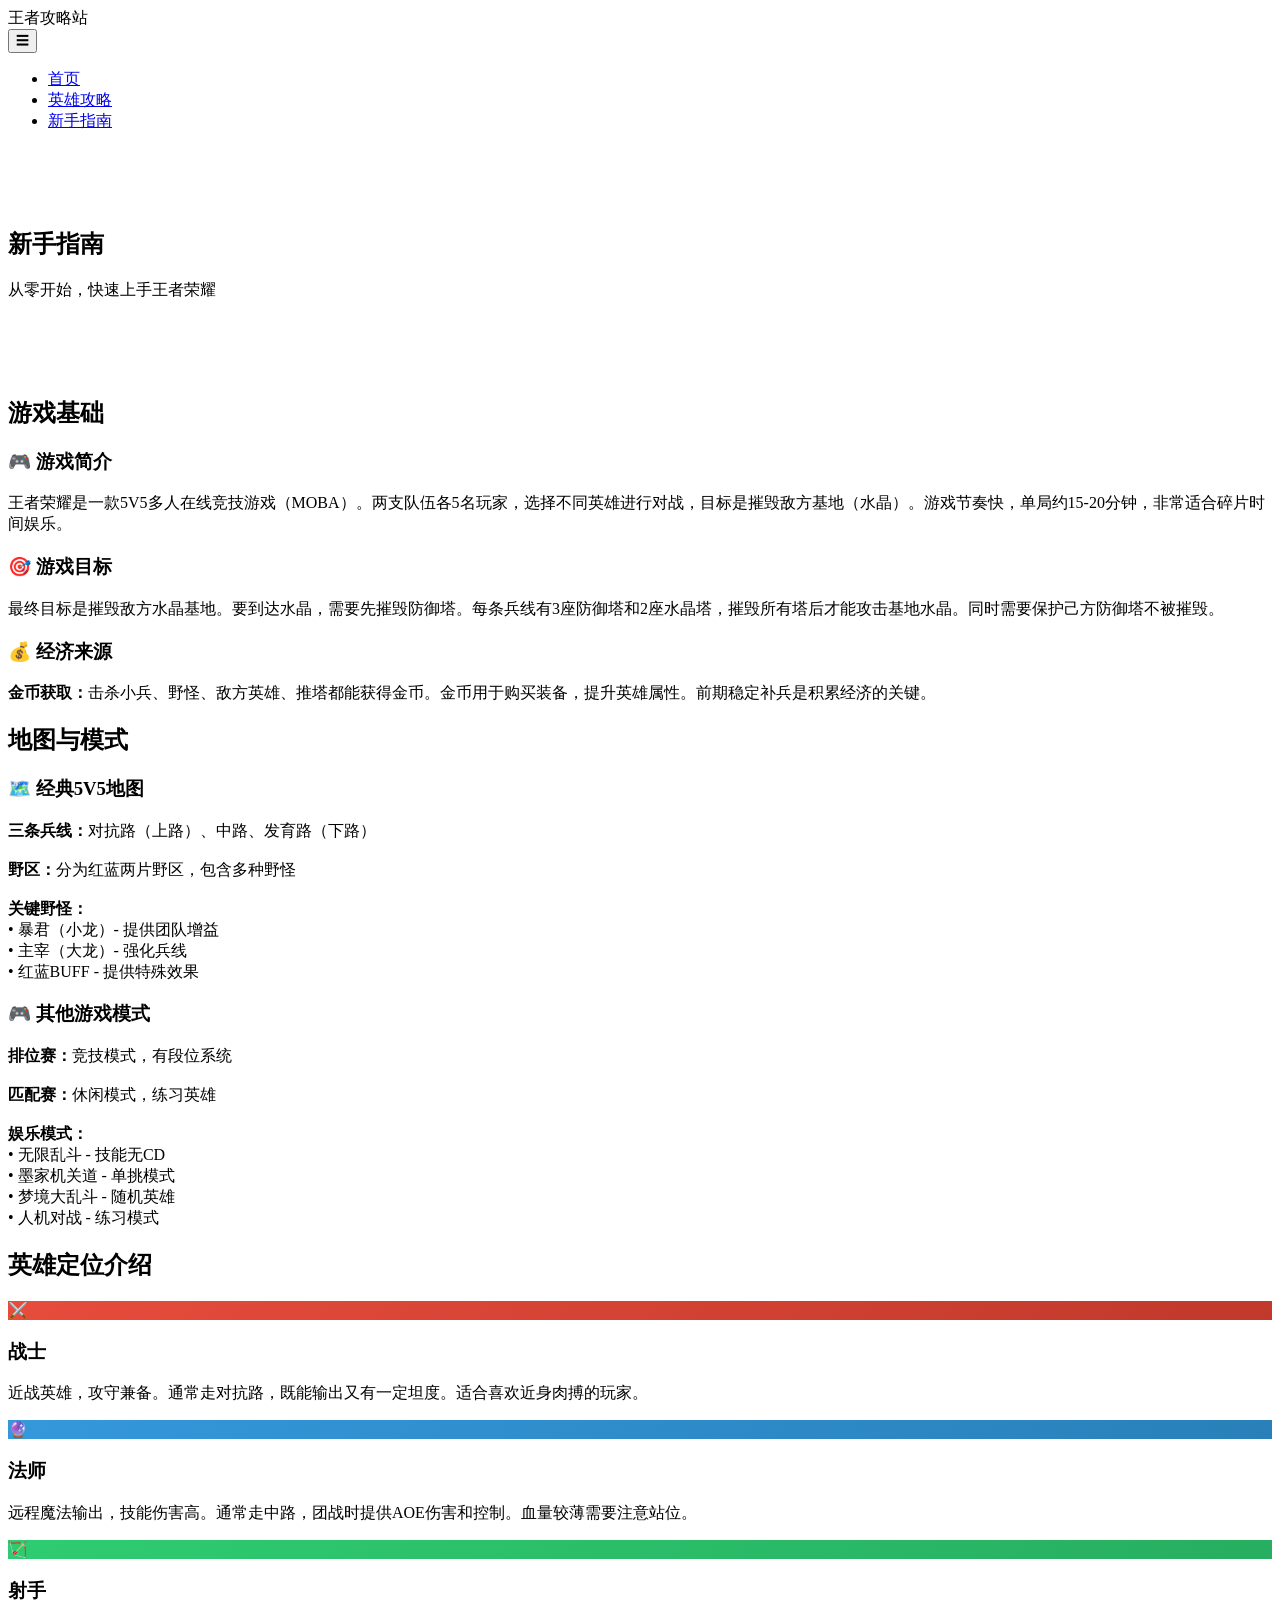
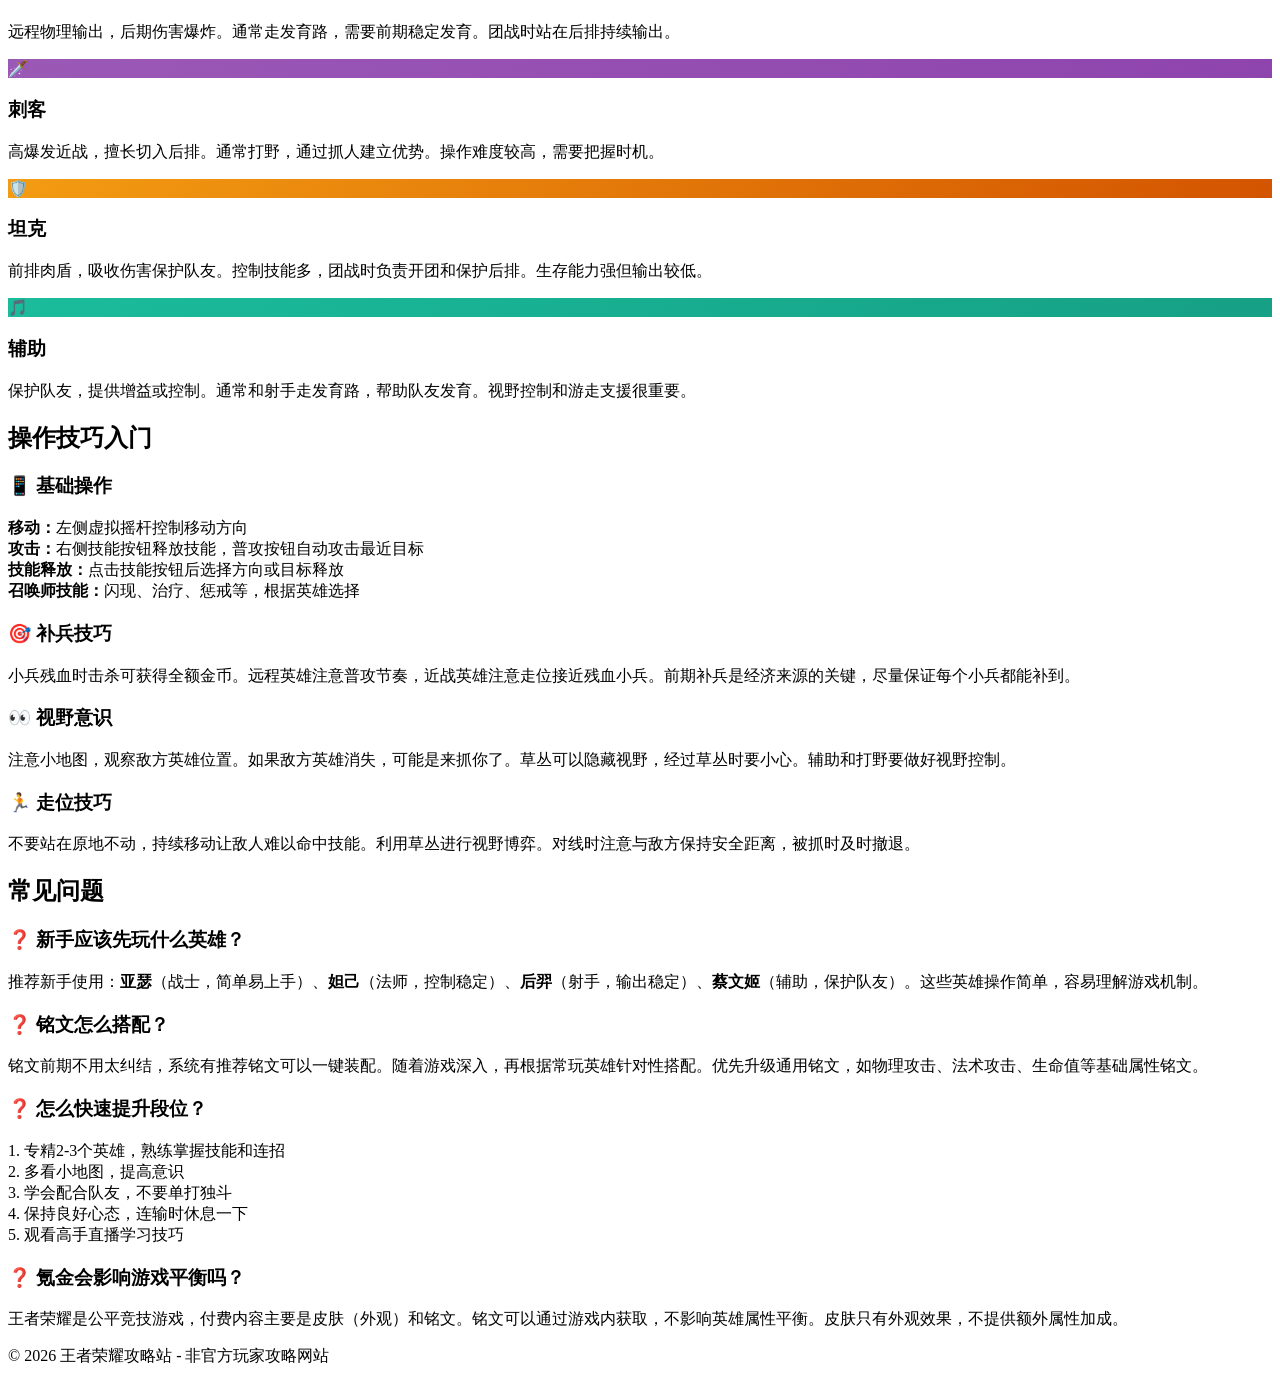
==== beginner.html @ d0ef75e2 "Add files via upload" ====
<!DOCTYPE html>
<html lang="zh-CN">
<head>
  <meta charset="UTF-8">
  <meta name="viewport" content="width=device-width, initial-scale=1.0">
  <title>新手指南 - 王者荣耀攻略站</title>
  <link rel="stylesheet" href="css/style.css">
  <link rel="stylesheet" href="css/responsive.css">
</head>
<body>
  <!-- 导航栏 -->
  <nav class="navbar">
    <div class="container">
      <div class="logo">王者<span>攻略站</span></div>
      <button class="mobile-menu-btn" onclick="toggleMenu()">☰</button>
      <ul class="nav-links">
        <li><a href="index.html">首页</a></li>
        <li><a href="heroes.html">英雄攻略</a></li>
        <li><a href="beginner.html" class="active">新手指南</a></li>
      </ul>
    </div>
  </nav>

  <!-- 页面标题 -->
  <section class="hero-banner" style="padding: 60px 0;">
    <div class="container">
      <h1>新手指南</h1>
      <p>从零开始，快速上手王者荣耀</p>
    </div>
  </section>

  <!-- 游戏基础 -->
  <section class="section">
    <div class="container">
      <h2 class="section-title">游戏基础</h2>
      <div class="guide-list">
        <div class="guide-item">
          <h3>🎮 游戏简介</h3>
          <p>王者荣耀是一款5V5多人在线竞技游戏（MOBA）。两支队伍各5名玩家，选择不同英雄进行对战，目标是摧毁敌方基地（水晶）。游戏节奏快，单局约15-20分钟，非常适合碎片时间娱乐。</p>
        </div>
        <div class="guide-item">
          <h3>🎯 游戏目标</h3>
          <p>最终目标是摧毁敌方水晶基地。要到达水晶，需要先摧毁防御塔。每条兵线有3座防御塔和2座水晶塔，摧毁所有塔后才能攻击基地水晶。同时需要保护己方防御塔不被摧毁。</p>
        </div>
        <div class="guide-item">
          <h3>💰 经济来源</h3>
          <p><strong>金币获取：</strong>击杀小兵、野怪、敌方英雄、推塔都能获得金币。金币用于购买装备，提升英雄属性。前期稳定补兵是积累经济的关键。</p>
        </div>
      </div>
    </div>
  </section>

  <!-- 地图介绍 -->
  <section class="section" style="background: var(--background-card);">
    <div class="container">
      <h2 class="section-title">地图与模式</h2>
      <div class="grid grid-2">
        <div class="card">
          <div class="card-content">
            <h3 class="card-title">🗺️ 经典5V5地图</h3>
            <p class="card-desc"><strong>三条兵线：</strong>对抗路（上路）、中路、发育路（下路）<br><br>
            <strong>野区：</strong>分为红蓝两片野区，包含多种野怪<br><br>
            <strong>关键野怪：</strong><br>
            • 暴君（小龙）- 提供团队增益<br>
            • 主宰（大龙）- 强化兵线<br>
            • 红蓝BUFF - 提供特殊效果</p>
          </div>
        </div>
        <div class="card">
          <div class="card-content">
            <h3 class="card-title">🎮 其他游戏模式</h3>
            <p class="card-desc"><strong>排位赛：</strong>竞技模式，有段位系统<br><br>
            <strong>匹配赛：</strong>休闲模式，练习英雄<br><br>
            <strong>娱乐模式：</strong><br>
            • 无限乱斗 - 技能无CD<br>
            • 墨家机关道 - 单挑模式<br>
            • 梦境大乱斗 - 随机英雄<br>
            • 人机对战 - 练习模式</p>
          </div>
        </div>
      </div>
    </div>
  </section>

  <!-- 英雄定位 -->
  <section class="section">
    <div class="container">
      <h2 class="section-title">英雄定位介绍</h2>
      <div class="grid grid-3">
        <div class="card">
          <div class="card-image" style="background: linear-gradient(135deg, #e74c3c, #c0392b);">⚔️</div>
          <div class="card-content">
            <h3 class="card-title">战士</h3>
            <p class="card-desc">近战英雄，攻守兼备。通常走对抗路，既能输出又有一定坦度。适合喜欢近身肉搏的玩家。</p>
          </div>
        </div>
        <div class="card">
          <div class="card-image" style="background: linear-gradient(135deg, #3498db, #2980b9);">🔮</div>
          <div class="card-content">
            <h3 class="card-title">法师</h3>
            <p class="card-desc">远程魔法输出，技能伤害高。通常走中路，团战时提供AOE伤害和控制。血量较薄需要注意站位。</p>
          </div>
        </div>
        <div class="card">
          <div class="card-image" style="background: linear-gradient(135deg, #2ecc71, #27ae60);">🏹</div>
          <div class="card-content">
            <h3 class="card-title">射手</h3>
            <p class="card-desc">远程物理输出，后期伤害爆炸。通常走发育路，需要前期稳定发育。团战时站在后排持续输出。</p>
          </div>
        </div>
        <div class="card">
          <div class="card-image" style="background: linear-gradient(135deg, #9b59b6, #8e44ad);">🗡️</div>
          <div class="card-content">
            <h3 class="card-title">刺客</h3>
            <p class="card-desc">高爆发近战，擅长切入后排。通常打野，通过抓人建立优势。操作难度较高，需要把握时机。</p>
          </div>
        </div>
        <div class="card">
          <div class="card-image" style="background: linear-gradient(135deg, #f39c12, #d35400);">🛡️</div>
          <div class="card-content">
            <h3 class="card-title">坦克</h3>
            <p class="card-desc">前排肉盾，吸收伤害保护队友。控制技能多，团战时负责开团和保护后排。生存能力强但输出较低。</p>
          </div>
        </div>
        <div class="card">
          <div class="card-image" style="background: linear-gradient(135deg, #1abc9c, #16a085);">🎵</div>
          <div class="card-content">
            <h3 class="card-title">辅助</h3>
            <p class="card-desc">保护队友，提供增益或控制。通常和射手走发育路，帮助队友发育。视野控制和游走支援很重要。</p>
          </div>
        </div>
      </div>
    </div>
  </section>

  <!-- 操作技巧 -->
  <section class="section" style="background: var(--background-card);">
    <div class="container">
      <h2 class="section-title">操作技巧入门</h2>
      <div class="guide-list">
        <div class="guide-item">
          <h3>📱 基础操作</h3>
          <p><strong>移动：</strong>左侧虚拟摇杆控制移动方向<br>
          <strong>攻击：</strong>右侧技能按钮释放技能，普攻按钮自动攻击最近目标<br>
          <strong>技能释放：</strong>点击技能按钮后选择方向或目标释放<br>
          <strong>召唤师技能：</strong>闪现、治疗、惩戒等，根据英雄选择</p>
        </div>
        <div class="guide-item">
          <h3>🎯 补兵技巧</h3>
          <p>小兵残血时击杀可获得全额金币。远程英雄注意普攻节奏，近战英雄注意走位接近残血小兵。前期补兵是经济来源的关键，尽量保证每个小兵都能补到。</p>
        </div>
        <div class="guide-item">
          <h3>👀 视野意识</h3>
          <p>注意小地图，观察敌方英雄位置。如果敌方英雄消失，可能是来抓你了。草丛可以隐藏视野，经过草丛时要小心。辅助和打野要做好视野控制。</p>
        </div>
        <div class="guide-item">
          <h3>🏃 走位技巧</h3>
          <p>不要站在原地不动，持续移动让敌人难以命中技能。利用草丛进行视野博弈。对线时注意与敌方保持安全距离，被抓时及时撤退。</p>
        </div>
      </div>
    </div>
  </section>

  <!-- 常见问题 -->
  <section class="section">
    <div class="container">
      <h2 class="section-title">常见问题</h2>
      <div class="guide-list">
        <div class="guide-item">
          <h3>❓ 新手应该先玩什么英雄？</h3>
          <p>推荐新手使用：<strong>亚瑟</strong>（战士，简单易上手）、<strong>妲己</strong>（法师，控制稳定）、<strong>后羿</strong>（射手，输出稳定）、<strong>蔡文姬</strong>（辅助，保护队友）。这些英雄操作简单，容易理解游戏机制。</p>
        </div>
        <div class="guide-item">
          <h3>❓ 铭文怎么搭配？</h3>
          <p>铭文前期不用太纠结，系统有推荐铭文可以一键装配。随着游戏深入，再根据常玩英雄针对性搭配。优先升级通用铭文，如物理攻击、法术攻击、生命值等基础属性铭文。</p>
        </div>
        <div class="guide-item">
          <h3>❓ 怎么快速提升段位？</h3>
          <p>1. 专精2-3个英雄，熟练掌握技能和连招<br>
          2. 多看小地图，提高意识<br>
          3. 学会配合队友，不要单打独斗<br>
          4. 保持良好心态，连输时休息一下<br>
          5. 观看高手直播学习技巧</p>
        </div>
        <div class="guide-item">
          <h3>❓ 氪金会影响游戏平衡吗？</h3>
          <p>王者荣耀是公平竞技游戏，付费内容主要是皮肤（外观）和铭文。铭文可以通过游戏内获取，不影响英雄属性平衡。皮肤只有外观效果，不提供额外属性加成。</p>
        </div>
      </div>
    </div>
  </section>

  <!-- 页脚 -->
  <footer class="footer">
    <div class="container">
      <p>© 2026 王者荣耀攻略站 - 非官方玩家攻略网站</p>
    </div>
  </footer>

  <script src="js/main.js"></script>
</body>
</html>
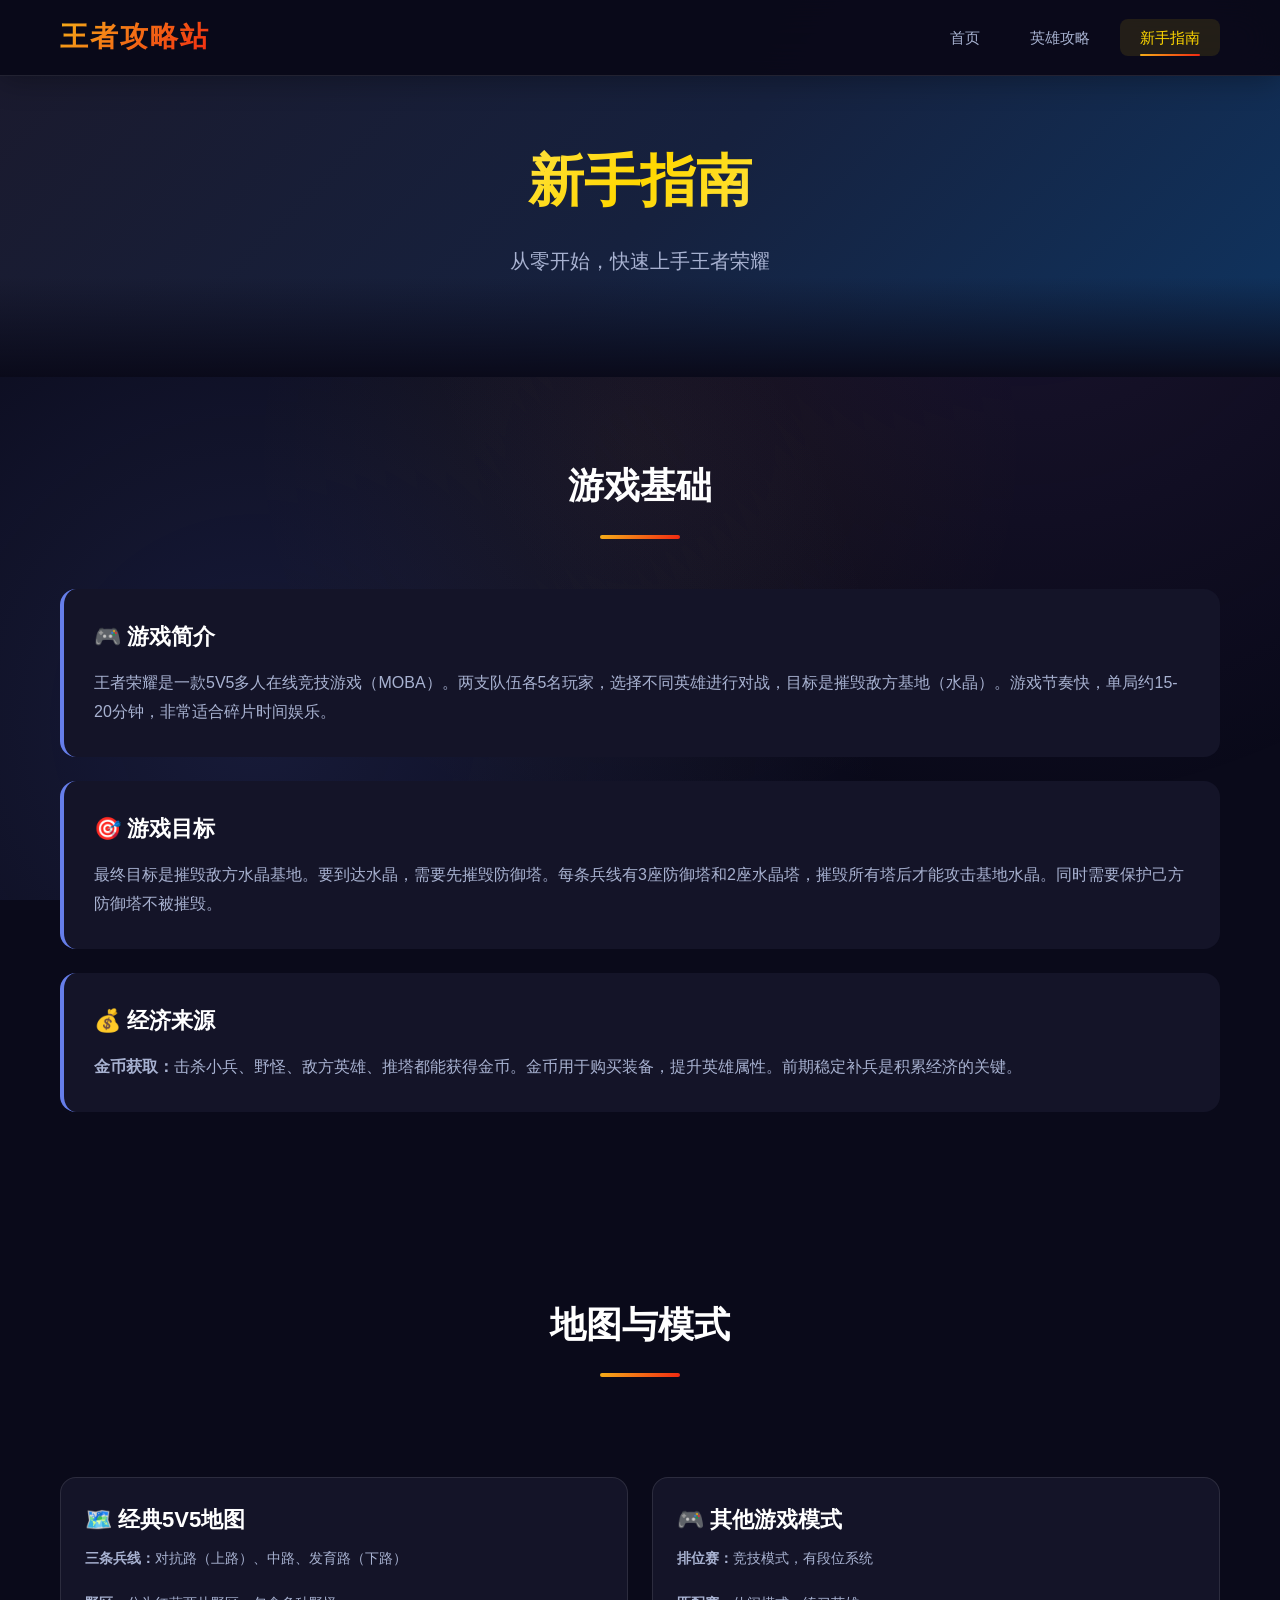
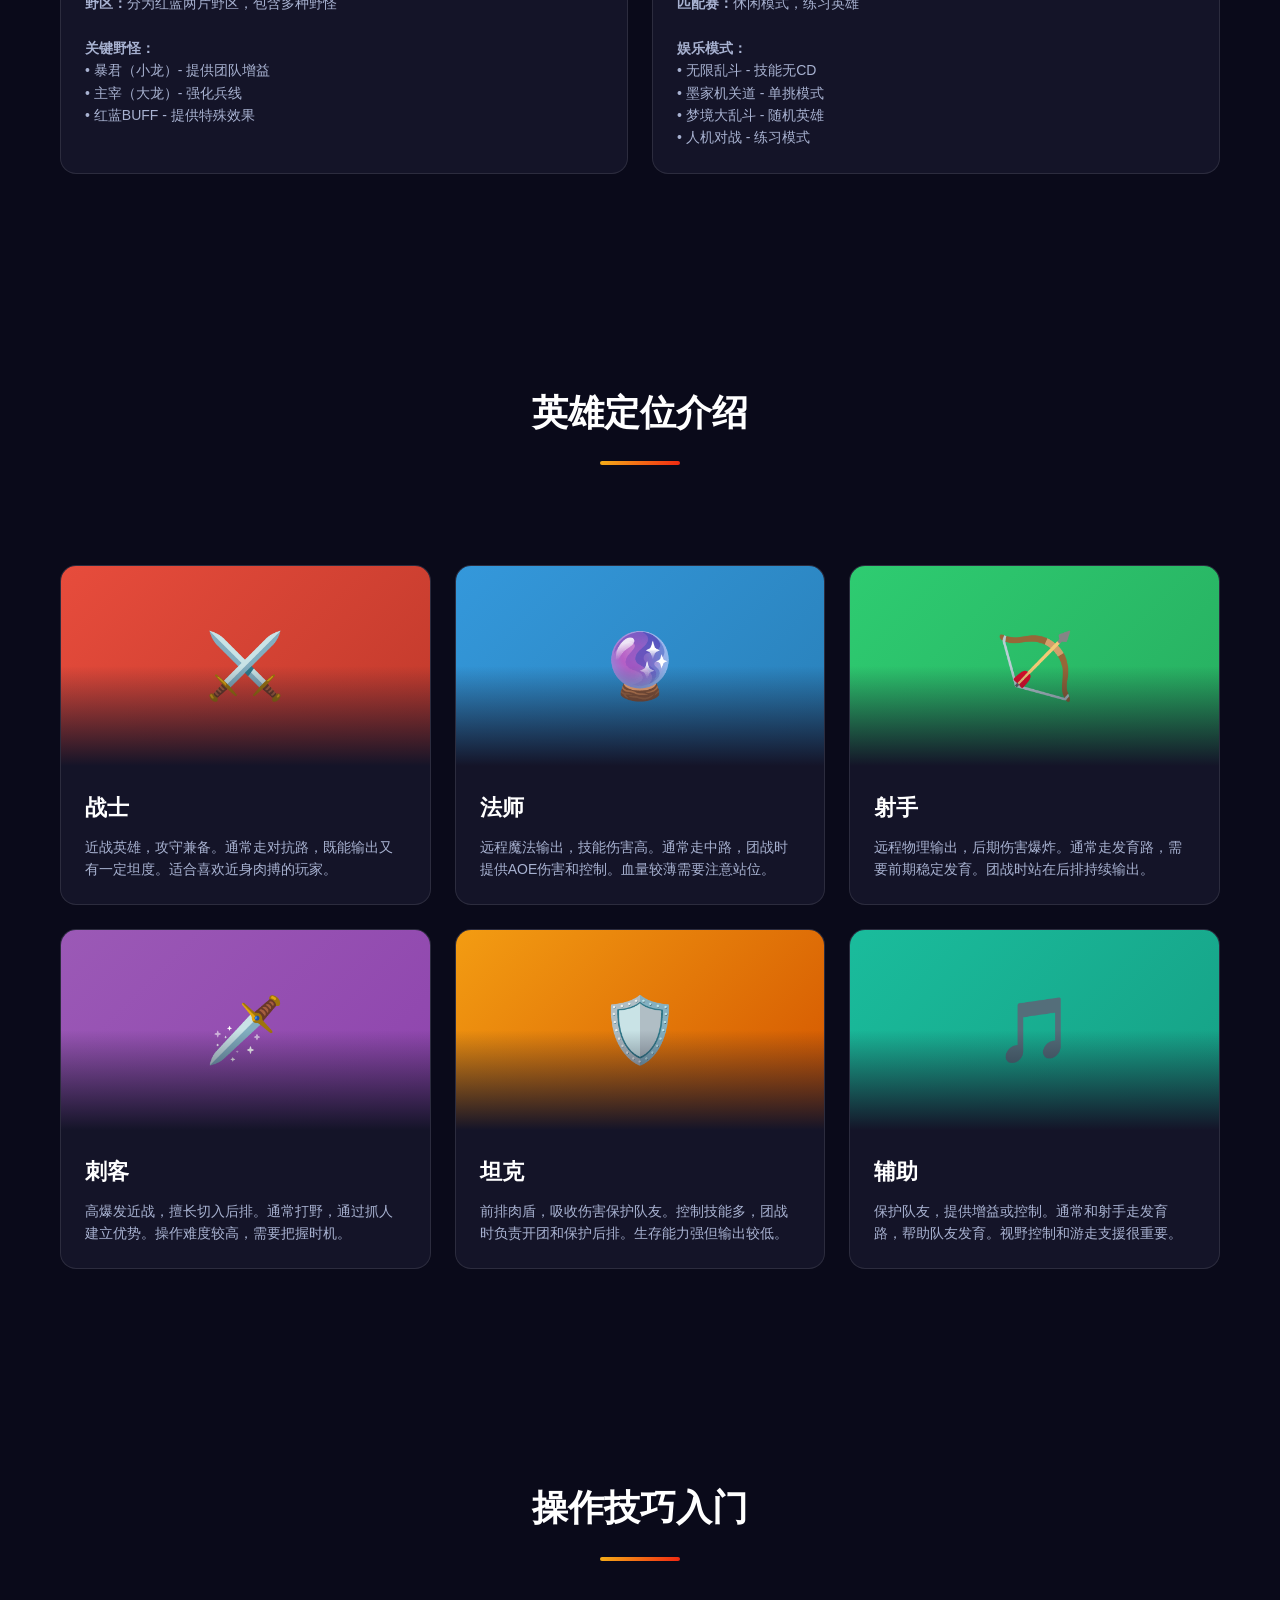
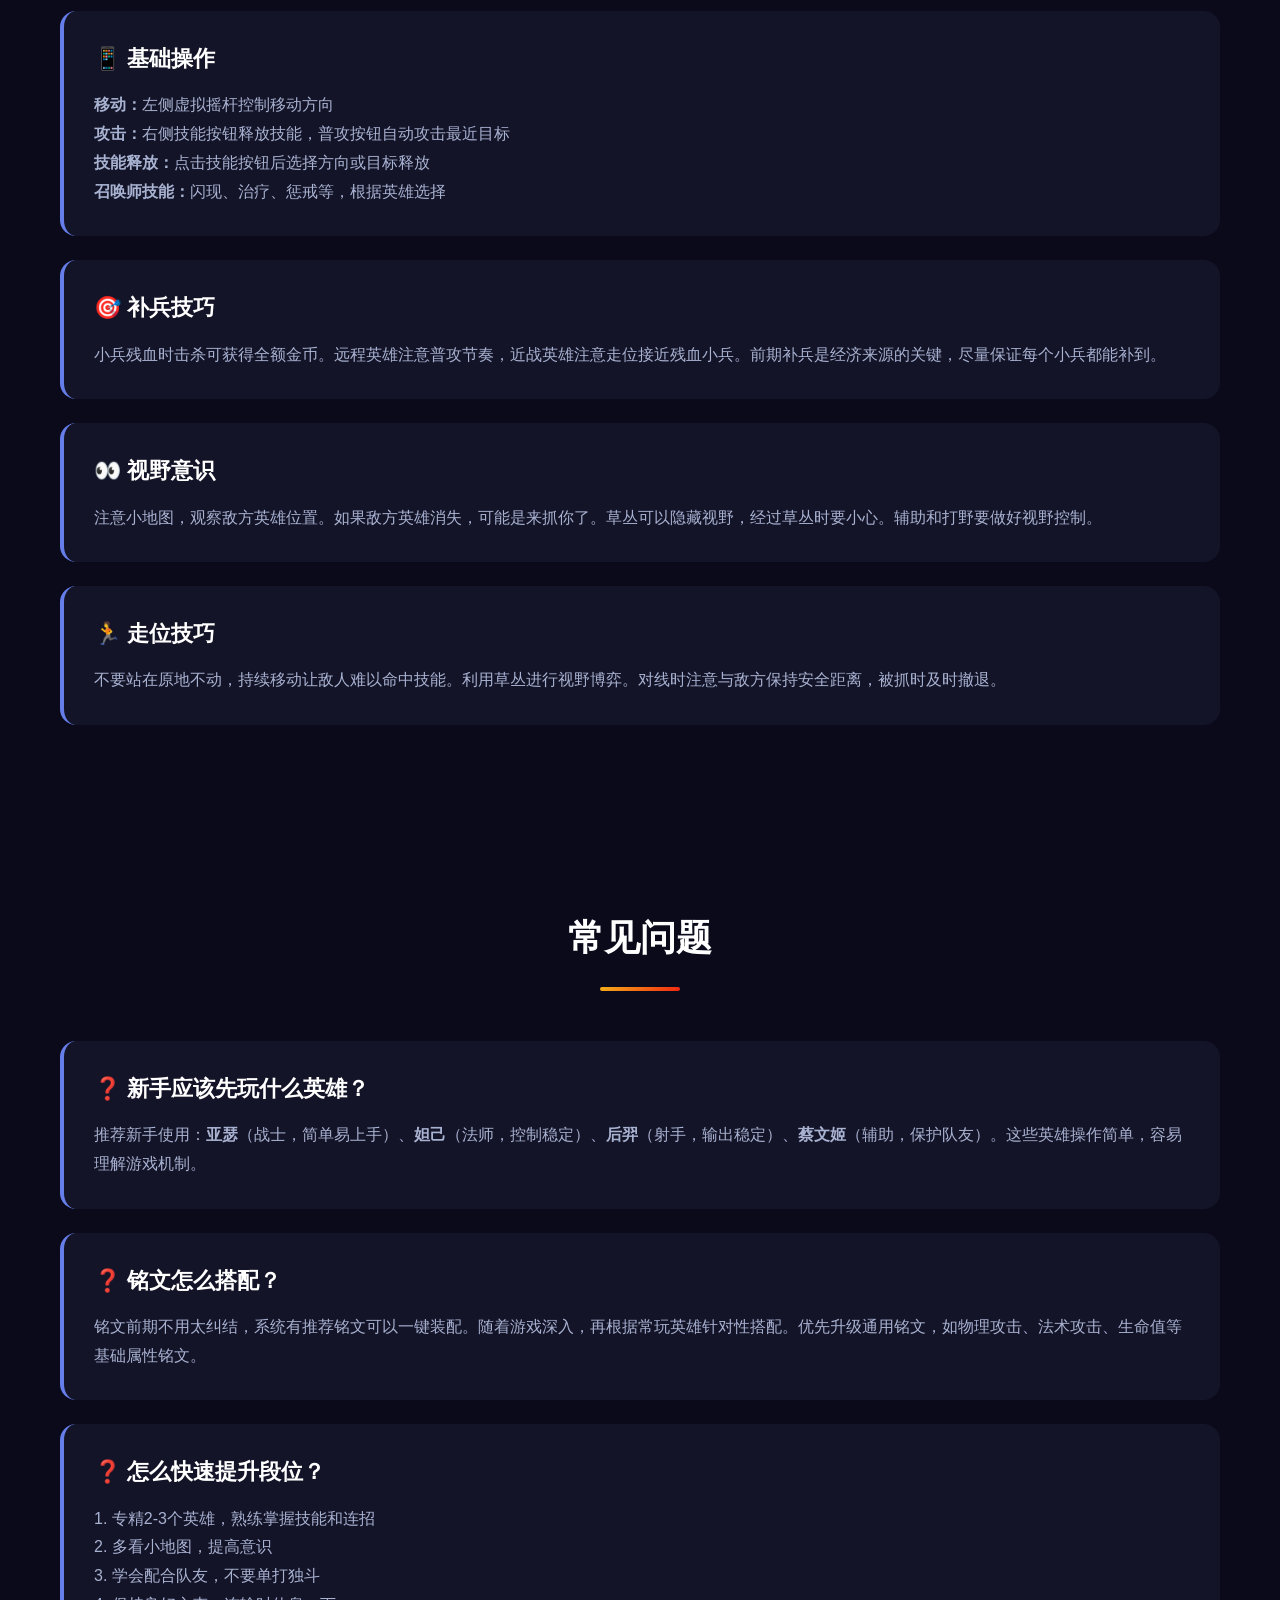
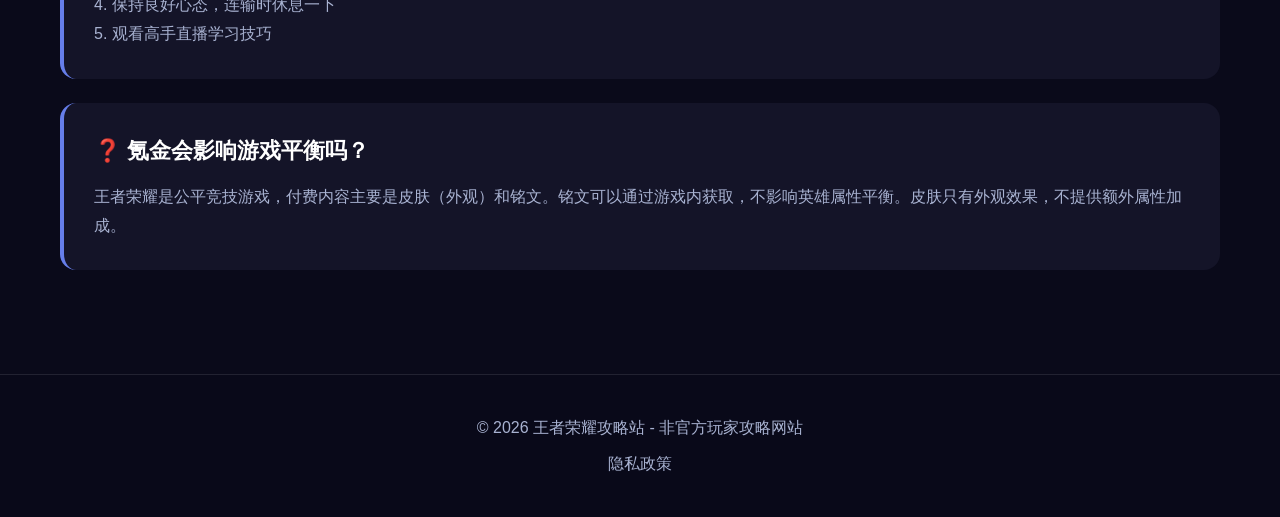
==== commit b7967c65: "Add files via upload new fix" ====
--- a/beginner.html
+++ b/beginner.html
@@ -6,6 +6,8 @@
   <title>新手指南 - 王者荣耀攻略站</title>
   <link rel="stylesheet" href="css/style.css">
   <link rel="stylesheet" href="css/responsive.css">
+  <!-- Google AdSense -->
+  <script async src="https://pagead2.googlesyndication.com/pagead/js/adsbygoogle.js?client=ca-pub-你的发布商ID" crossorigin="anonymous"></script>
 </head>
 <body>
   <!-- 导航栏 -->
@@ -194,6 +196,9 @@
   <footer class="footer">
     <div class="container">
       <p>© 2026 王者荣耀攻略站 - 非官方玩家攻略网站</p>
+      <p style="margin-top: 10px;">
+        <a href="privacy.html" style="color: var(--text-secondary);">隐私政策</a>
+      </p>
     </div>
   </footer>
 
--- a/css/style.css
+++ b/css/style.css
@@ -0,0 +1,623 @@
+/* 王者荣耀攻略网站样式 - 优化版 */
+
+:root {
+  --primary-gradient: linear-gradient(135deg, #667eea 0%, #764ba2 100%);
+  --gold-gradient: linear-gradient(135deg, #f5af19 0%, #f12711 100%);
+  --dark-bg: #0a0a1a;
+  --card-bg: #141428;
+  --card-hover: #1a1a35;
+  --text-primary: #ffffff;
+  --text-secondary: #a8b2d1;
+  --accent-gold: #ffd700;
+  --accent-red: #ff4757;
+  --accent-blue: #667eea;
+  --border-subtle: rgba(255, 255, 255, 0.1);
+  --shadow-glow: 0 0 30px rgba(102, 126, 234, 0.3);
+  --shadow-card: 0 10px 40px rgba(0, 0, 0, 0.4);
+}
+
+* {
+  margin: 0;
+  padding: 0;
+  box-sizing: border-box;
+}
+
+body {
+  font-family: 'Microsoft YaHei', 'PingFang SC', -apple-system, BlinkMacSystemFont, sans-serif;
+  background: var(--dark-bg);
+  color: var(--text-primary);
+  line-height: 1.6;
+  overflow-x: hidden;
+}
+
+/* 背景动画 */
+body::before {
+  content: '';
+  position: fixed;
+  top: 0;
+  left: 0;
+  width: 100%;
+  height: 100%;
+  background:
+    radial-gradient(circle at 20% 80%, rgba(102, 126, 234, 0.15) 0%, transparent 50%),
+    radial-gradient(circle at 80% 20%, rgba(118, 75, 162, 0.15) 0%, transparent 50%),
+    radial-gradient(circle at 50% 50%, rgba(245, 175, 25, 0.05) 0%, transparent 50%);
+  z-index: -1;
+  animation: float 20s ease-in-out infinite;
+}
+
+@keyframes float {
+  0%, 100% { transform: translateY(0) rotate(0deg); }
+  33% { transform: translateY(-20px) rotate(1deg); }
+  66% { transform: translateY(10px) rotate(-1deg); }
+}
+
+a {
+  text-decoration: none;
+  color: var(--accent-gold);
+  transition: all 0.3s cubic-bezier(0.4, 0, 0.2, 1);
+}
+
+a:hover {
+  color: #fff;
+  text-shadow: 0 0 10px rgba(255, 215, 0, 0.5);
+}
+
+.container {
+  max-width: 1200px;
+  margin: 0 auto;
+  padding: 0 20px;
+}
+
+/* 导航栏 */
+.navbar {
+  background: rgba(10, 10, 26, 0.95);
+  backdrop-filter: blur(20px);
+  -webkit-backdrop-filter: blur(20px);
+  padding: 15px 0;
+  position: sticky;
+  top: 0;
+  z-index: 1000;
+  border-bottom: 1px solid var(--border-subtle);
+  box-shadow: 0 4px 30px rgba(0, 0, 0, 0.3);
+}
+
+.navbar .container {
+  display: flex;
+  justify-content: space-between;
+  align-items: center;
+}
+
+.logo {
+  font-size: 28px;
+  font-weight: 800;
+  background: var(--gold-gradient);
+  -webkit-background-clip: text;
+  -webkit-text-fill-color: transparent;
+  background-clip: text;
+  text-shadow: none;
+  letter-spacing: 2px;
+}
+
+.nav-links {
+  display: flex;
+  list-style: none;
+  gap: 10px;
+}
+
+.nav-links a {
+  color: var(--text-secondary);
+  font-size: 15px;
+  padding: 10px 20px;
+  border-radius: 8px;
+  transition: all 0.3s ease;
+  position: relative;
+  font-weight: 500;
+}
+
+.nav-links a::before {
+  content: '';
+  position: absolute;
+  bottom: 0;
+  left: 50%;
+  transform: translateX(-50%);
+  width: 0;
+  height: 2px;
+  background: var(--gold-gradient);
+  transition: width 0.3s ease;
+  border-radius: 2px;
+}
+
+.nav-links a:hover,
+.nav-links a.active {
+  color: var(--accent-gold);
+  background: rgba(255, 215, 0, 0.1);
+}
+
+.nav-links a:hover::before,
+.nav-links a.active::before {
+  width: 60%;
+}
+
+/* Hero Banner */
+.hero-banner {
+  position: relative;
+  padding: 120px 0 80px;
+  text-align: center;
+  overflow: hidden;
+}
+
+.hero-banner::before {
+  content: '';
+  position: absolute;
+  top: 0;
+  left: 0;
+  width: 100%;
+  height: 100%;
+  background: linear-gradient(135deg, #1a1a2e 0%, #16213e 50%, #0f3460 100%);
+  z-index: -1;
+}
+
+.hero-banner::after {
+  content: '';
+  position: absolute;
+  bottom: 0;
+  left: 0;
+  width: 100%;
+  height: 100px;
+  background: linear-gradient(to top, var(--dark-bg), transparent);
+  z-index: 1;
+}
+
+.hero-banner h1 {
+  font-size: 56px;
+  font-weight: 800;
+  background: linear-gradient(135deg, #fff 0%, #ffd700 50%, #fff 100%);
+  -webkit-background-clip: text;
+  -webkit-text-fill-color: transparent;
+  background-clip: text;
+  margin-bottom: 20px;
+  animation: shimmer 3s ease-in-out infinite;
+  position: relative;
+  z-index: 2;
+}
+
+@keyframes shimmer {
+  0%, 100% { background-position: 0% 50%; }
+  50% { background-position: 100% 50%; }
+}
+
+.hero-banner p {
+  font-size: 20px;
+  color: var(--text-secondary);
+  max-width: 600px;
+  margin: 0 auto 40px;
+  position: relative;
+  z-index: 2;
+}
+
+.btn {
+  display: inline-flex;
+  align-items: center;
+  gap: 10px;
+  padding: 16px 40px;
+  background: var(--gold-gradient);
+  color: #000;
+  border: none;
+  border-radius: 50px;
+  font-size: 18px;
+  font-weight: 700;
+  cursor: pointer;
+  transition: all 0.3s cubic-bezier(0.4, 0, 0.2, 1);
+  position: relative;
+  z-index: 2;
+  overflow: hidden;
+  box-shadow: 0 10px 30px rgba(245, 175, 25, 0.4);
+}
+
+.btn::before {
+  content: '';
+  position: absolute;
+  top: 0;
+  left: -100%;
+  width: 100%;
+  height: 100%;
+  background: linear-gradient(90deg, transparent, rgba(255,255,255,0.3), transparent);
+  transition: left 0.5s ease;
+}
+
+.btn:hover {
+  transform: translateY(-3px) scale(1.05);
+  box-shadow: 0 15px 40px rgba(245, 175, 25, 0.5);
+}
+
+.btn:hover::before {
+  left: 100%;
+}
+
+/* 卡片通用样式 */
+.card {
+  background: var(--card-bg);
+  border-radius: 16px;
+  overflow: hidden;
+  border: 1px solid var(--border-subtle);
+  transition: all 0.4s cubic-bezier(0.4, 0, 0.2, 1);
+  position: relative;
+}
+
+.card::before {
+  content: '';
+  position: absolute;
+  top: 0;
+  left: 0;
+  width: 100%;
+  height: 100%;
+  background: linear-gradient(135deg, rgba(102, 126, 234, 0.1) 0%, rgba(118, 75, 162, 0.1) 100%);
+  opacity: 0;
+  transition: opacity 0.3s ease;
+  z-index: 0;
+}
+
+.card:hover {
+  transform: translateY(-10px);
+  border-color: rgba(102, 126, 234, 0.3);
+  box-shadow: var(--shadow-glow);
+}
+
+.card:hover::before {
+  opacity: 1;
+}
+
+.card-image {
+  width: 100%;
+  height: 200px;
+  background: var(--primary-gradient);
+  display: flex;
+  align-items: center;
+  justify-content: center;
+  font-size: 64px;
+  position: relative;
+  overflow: hidden;
+}
+
+.card-image::after {
+  content: '';
+  position: absolute;
+  bottom: 0;
+  left: 0;
+  width: 100%;
+  height: 50%;
+  background: linear-gradient(to top, var(--card-bg), transparent);
+}
+
+.card-content {
+  padding: 24px;
+  position: relative;
+  z-index: 1;
+}
+
+.card-title {
+  font-size: 22px;
+  font-weight: 700;
+  color: var(--text-primary);
+  margin-bottom: 10px;
+}
+
+.card-desc {
+  color: var(--text-secondary);
+  font-size: 14px;
+  line-height: 1.6;
+}
+
+/* 网格布局 */
+.grid {
+  display: grid;
+  gap: 24px;
+  padding: 50px 0;
+}
+
+.grid-2 {
+  grid-template-columns: repeat(2, 1fr);
+}
+
+.grid-3 {
+  grid-template-columns: repeat(3, 1fr);
+}
+
+.grid-4 {
+  grid-template-columns: repeat(4, 1fr);
+}
+
+/* Section 标题 */
+.section {
+  padding: 80px 0;
+}
+
+.section-title {
+  text-align: center;
+  font-size: 36px;
+  font-weight: 800;
+  color: var(--text-primary);
+  margin-bottom: 50px;
+  position: relative;
+}
+
+.section-title::after {
+  content: '';
+  display: block;
+  width: 80px;
+  height: 4px;
+  background: var(--gold-gradient);
+  margin: 20px auto;
+  border-radius: 2px;
+}
+
+/* 标签筛选 */
+.filter-tags {
+  display: flex;
+  justify-content: center;
+  gap: 12px;
+  margin-bottom: 40px;
+  flex-wrap: wrap;
+}
+
+.filter-tag {
+  padding: 12px 24px;
+  background: var(--card-bg);
+  border: 2px solid var(--border-subtle);
+  border-radius: 50px;
+  color: var(--text-secondary);
+  cursor: pointer;
+  transition: all 0.3s ease;
+  font-weight: 600;
+  font-size: 14px;
+}
+
+.filter-tag:hover,
+.filter-tag.active {
+  background: var(--gold-gradient);
+  color: #000;
+  border-color: transparent;
+  transform: scale(1.05);
+  box-shadow: 0 5px 20px rgba(245, 175, 25, 0.3);
+}
+
+/* 英雄卡片特殊样式 */
+.hero-card {
+  cursor: pointer;
+}
+
+.hero-card .card-image {
+  height: 180px;
+  font-size: 72px;
+  background: linear-gradient(135deg, #1a1a35 0%, #2d2d5e 100%);
+}
+
+.hero-role {
+  display: inline-block;
+  padding: 6px 16px;
+  background: var(--accent-red);
+  border-radius: 20px;
+  font-size: 12px;
+  font-weight: 600;
+  margin-top: 12px;
+  letter-spacing: 1px;
+}
+
+/* 详情页 */
+.detail-header {
+  display: flex;
+  gap: 50px;
+  padding: 50px 0;
+  align-items: flex-start;
+}
+
+.detail-image {
+  width: 300px;
+  height: 300px;
+  background: linear-gradient(135deg, #1a1a35 0%, #2d2d5e 100%);
+  border-radius: 20px;
+  display: flex;
+  align-items: center;
+  justify-content: center;
+  font-size: 120px;
+  flex-shrink: 0;
+  border: 2px solid var(--border-subtle);
+  box-shadow: var(--shadow-card);
+}
+
+.detail-info {
+  flex: 1;
+}
+
+.detail-title {
+  font-size: 42px;
+  font-weight: 800;
+  background: var(--gold-gradient);
+  -webkit-background-clip: text;
+  -webkit-text-fill-color: transparent;
+  background-clip: text;
+  margin-bottom: 20px;
+}
+
+.detail-meta {
+  display: flex;
+  gap: 15px;
+  margin-bottom: 25px;
+  flex-wrap: wrap;
+}
+
+.meta-item {
+  padding: 10px 20px;
+  background: var(--card-bg);
+  border-radius: 8px;
+  font-weight: 600;
+  border: 1px solid var(--border-subtle);
+}
+
+.detail-desc {
+  color: var(--text-secondary);
+  font-size: 16px;
+  line-height: 1.8;
+}
+
+/* 技能展示 */
+.skills-grid {
+  display: grid;
+  grid-template-columns: repeat(auto-fit, minmax(280px, 1fr));
+  gap: 20px;
+  margin-top: 30px;
+}
+
+.skill-card {
+  background: var(--card-bg);
+  padding: 24px;
+  border-radius: 12px;
+  border-left: 4px solid var(--accent-gold);
+  transition: all 0.3s ease;
+}
+
+.skill-card:hover {
+  transform: translateX(5px);
+  border-left-color: var(--accent-red);
+  box-shadow: 0 5px 20px rgba(0, 0, 0, 0.3);
+}
+
+.skill-name {
+  color: var(--accent-gold);
+  font-size: 18px;
+  font-weight: 700;
+  margin-bottom: 12px;
+}
+
+/* 出装推荐 */
+.build-section {
+  background: var(--card-bg);
+  padding: 30px;
+  border-radius: 16px;
+  margin-top: 30px;
+  border: 1px solid var(--border-subtle);
+}
+
+.build-items {
+  display: flex;
+  gap: 15px;
+  flex-wrap: wrap;
+  margin-top: 20px;
+}
+
+.build-item {
+  width: 80px;
+  height: 80px;
+  background: linear-gradient(135deg, #1a1a35 0%, #2d2d5e 100%);
+  border-radius: 12px;
+  display: flex;
+  align-items: center;
+  justify-content: center;
+  font-size: 32px;
+  border: 2px solid var(--border-subtle);
+  transition: all 0.3s ease;
+  cursor: pointer;
+}
+
+.build-item:hover {
+  transform: scale(1.1);
+  border-color: var(--accent-gold);
+  box-shadow: 0 0 20px rgba(255, 215, 0, 0.3);
+}
+
+/* 列表样式 */
+.guide-list {
+  list-style: none;
+}
+
+.guide-item {
+  background: var(--card-bg);
+  padding: 30px;
+  border-radius: 16px;
+  margin-bottom: 24px;
+  border-left: 4px solid var(--accent-blue);
+  transition: all 0.3s ease;
+}
+
+.guide-item:hover {
+  transform: translateX(5px);
+  border-left-color: var(--accent-gold);
+  box-shadow: 0 10px 30px rgba(0, 0, 0, 0.3);
+}
+
+.guide-item h3 {
+  color: var(--text-primary);
+  font-size: 22px;
+  font-weight: 700;
+  margin-bottom: 15px;
+}
+
+.guide-item p {
+  color: var(--text-secondary);
+  line-height: 1.8;
+}
+
+/* 页脚 */
+.footer {
+  background: rgba(10, 10, 26, 0.95);
+  padding: 40px 0;
+  text-align: center;
+  color: var(--text-secondary);
+  border-top: 1px solid var(--border-subtle);
+  backdrop-filter: blur(20px);
+}
+
+/* 返回按钮 */
+.back-btn {
+  display: inline-flex;
+  align-items: center;
+  gap: 10px;
+  color: var(--text-secondary);
+  margin-bottom: 30px;
+  padding: 12px 24px;
+  background: var(--card-bg);
+  border-radius: 8px;
+  font-weight: 600;
+  transition: all 0.3s ease;
+}
+
+.back-btn:hover {
+  color: var(--accent-gold);
+  background: var(--card-hover);
+  transform: translateX(-5px);
+}
+
+/* 移动端菜单 */
+.mobile-menu-btn {
+  display: none;
+  background: none;
+  border: none;
+  color: var(--text-primary);
+  font-size: 28px;
+  cursor: pointer;
+  padding: 10px;
+}
+
+/* 渐入动画 */
+@keyframes fadeInUp {
+  from {
+    opacity: 0;
+    transform: translateY(30px);
+  }
+  to {
+    opacity: 1;
+    transform: translateY(0);
+  }
+}
+
+.card {
+  animation: fadeInUp 0.6s ease forwards;
+}
+
+.card:nth-child(1) { animation-delay: 0.1s; }
+.card:nth-child(2) { animation-delay: 0.2s; }
+.card:nth-child(3) { animation-delay: 0.3s; }
+.card:nth-child(4) { animation-delay: 0.4s; }
+.card:nth-child(5) { animation-delay: 0.5s; }
+.card:nth-child(6) { animation-delay: 0.6s; }
--- a/css/responsive.css
+++ b/css/responsive.css
@@ -0,0 +1,194 @@
+/* 响应式样式 - 优化版 */
+
+/* 平板设备 */
+@media (max-width: 1024px) {
+  .grid-4 {
+    grid-template-columns: repeat(2, 1fr);
+  }
+
+  .grid-3 {
+    grid-template-columns: repeat(2, 1fr);
+  }
+
+  .detail-header {
+    flex-direction: column;
+    align-items: center;
+    text-align: center;
+  }
+
+  .detail-image {
+    width: 220px;
+    height: 220px;
+    font-size: 80px;
+  }
+
+  .detail-meta {
+    justify-content: center;
+  }
+
+  .hero-banner h1 {
+    font-size: 42px;
+  }
+}
+
+/* 手机设备 */
+@media (max-width: 768px) {
+  .navbar .container {
+    flex-direction: row;
+    justify-content: space-between;
+  }
+
+  .mobile-menu-btn {
+    display: block;
+  }
+
+  .nav-links {
+    display: none;
+    position: absolute;
+    top: 100%;
+    left: 0;
+    width: 100%;
+    background: rgba(10, 10, 26, 0.98);
+    backdrop-filter: blur(20px);
+    flex-direction: column;
+    align-items: center;
+    padding: 20px 0;
+    gap: 5px;
+    border-bottom: 1px solid var(--border-subtle);
+  }
+
+  .nav-links.active {
+    display: flex;
+  }
+
+  .nav-links a {
+    width: 90%;
+    text-align: center;
+    padding: 15px;
+  }
+
+  .hero-banner {
+    padding: 80px 0 60px;
+  }
+
+  .hero-banner h1 {
+    font-size: 32px;
+  }
+
+  .hero-banner p {
+    font-size: 16px;
+    padding: 0 20px;
+  }
+
+  .btn {
+    padding: 14px 30px;
+    font-size: 16px;
+  }
+
+  .section {
+    padding: 60px 0;
+  }
+
+  .section-title {
+    font-size: 28px;
+    margin-bottom: 35px;
+  }
+
+  .grid-2,
+  .grid-3,
+  .grid-4 {
+    grid-template-columns: 1fr;
+  }
+
+  .card-image {
+    height: 160px;
+    font-size: 56px;
+  }
+
+  .card-content {
+    padding: 20px;
+  }
+
+  .card-title {
+    font-size: 20px;
+  }
+
+  .detail-image {
+    width: 180px;
+    height: 180px;
+    font-size: 64px;
+  }
+
+  .detail-title {
+    font-size: 32px;
+  }
+
+  .detail-meta {
+    flex-direction: column;
+    align-items: center;
+  }
+
+  .build-items {
+    justify-content: center;
+  }
+
+  .build-item {
+    width: 65px;
+    height: 65px;
+    font-size: 28px;
+  }
+
+  .skills-grid {
+    grid-template-columns: 1fr;
+  }
+
+  .guide-item {
+    padding: 24px;
+  }
+
+  .guide-item h3 {
+    font-size: 20px;
+  }
+}
+
+/* 小屏手机 */
+@media (max-width: 480px) {
+  .container {
+    padding: 0 16px;
+  }
+
+  .hero-banner h1 {
+    font-size: 26px;
+  }
+
+  .filter-tags {
+    gap: 10px;
+  }
+
+  .filter-tag {
+    padding: 10px 18px;
+    font-size: 13px;
+  }
+
+  .detail-header {
+    gap: 30px;
+  }
+
+  .detail-image {
+    width: 150px;
+    height: 150px;
+    font-size: 52px;
+  }
+
+  .detail-title {
+    font-size: 28px;
+  }
+
+  .skill-card {
+    padding: 20px;
+  }
+
+  .build-section {
+    padding: 24px;
+  }
+}
